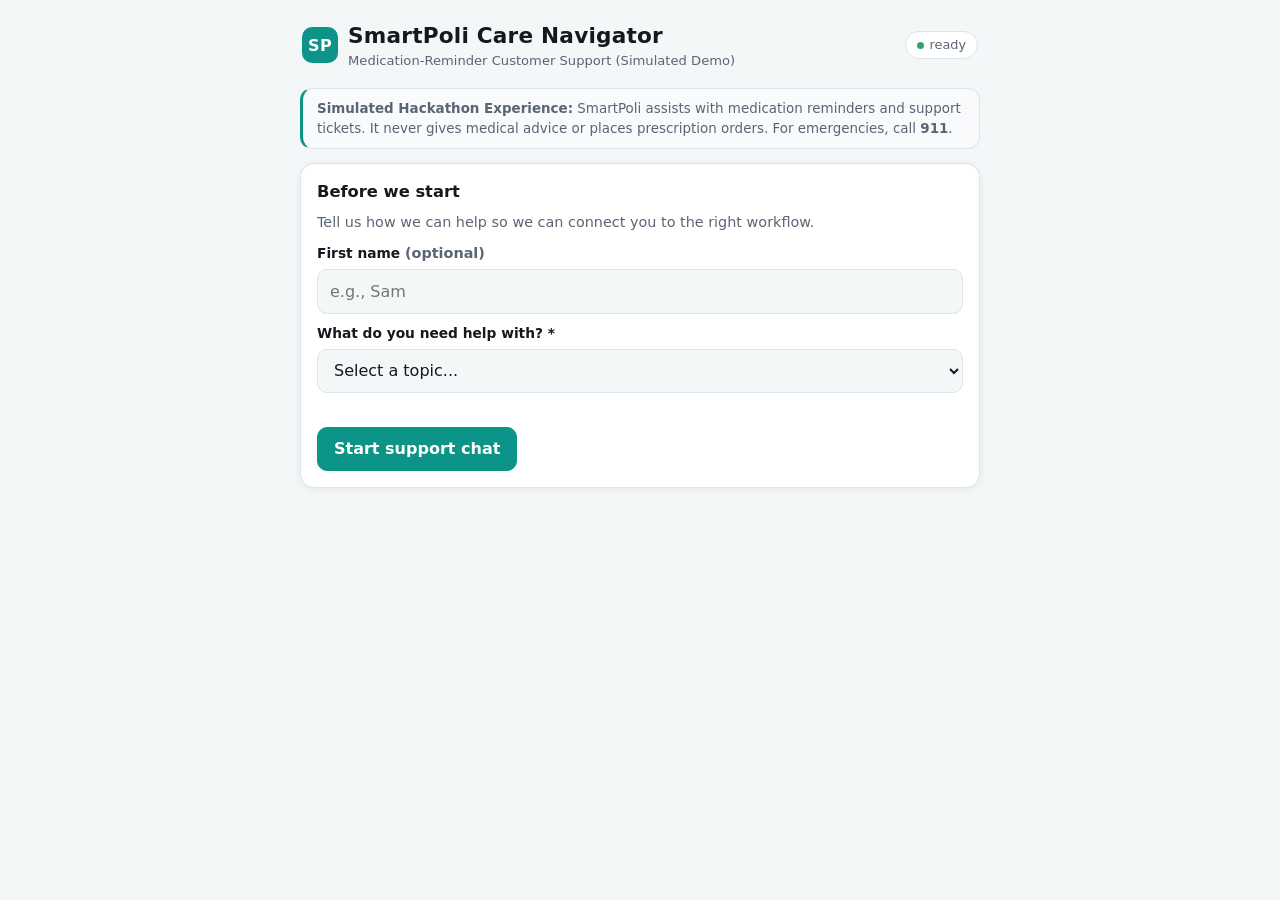
==== r2/care_page.html @ 4c605f7d "Add SmartPoli Care Navigator eGain AI Agent and Groq integration" ====
<!doctype html>
<html lang="en">
<head>
  <meta charset="utf-8">
  <meta name="viewport" content="width=device-width, initial-scale=1, viewport-fit=cover">
  <meta name="theme-color" content="#0f1115">
  <title>SmartPoli Care Navigator — Support Bot</title>
  <style>
    :root {
      --bg: #0f1115; --card: #181b22; --card-alt: #13161c; --line: #2a2f3a;
      --text: #e8eaf0; --muted: #9aa3b5;
      --accent: #0d9488; --accent-hover: #0f766e; --accent-soft: rgba(13, 148, 136, 0.14);
      --danger: #e5484d; --danger-soft: rgba(229, 72, 77, 0.14);
      --warn: #f5a524; --warn-soft: rgba(245, 165, 36, 0.14);
      --ok: #30a46c;
    }
    @media (prefers-color-scheme: light) {
      :root {
        --bg: #f4f7f8; --card: #ffffff; --card-alt: #f8fafb; --line: #dde3ea;
        --text: #15181f; --muted: #5b6475;
        --accent: #0d9488; --accent-hover: #0f766e; --accent-soft: rgba(13, 148, 136, 0.10);
      }
    }
    * { box-sizing: border-box; }
    html, body {
      margin: 0; background: var(--bg); color: var(--text);
      font: 16px/1.45 system-ui, -apple-system, "Segoe UI", Roboto, sans-serif;
      -webkit-font-smoothing: antialiased;
    }
    body {
      padding: 16px max(16px, env(safe-area-inset-right)) 32px max(16px, env(safe-area-inset-left));
    }
    main { max-width: 680px; margin: 0 auto; display: grid; gap: 14px; }
    header {
      display: flex; align-items: center; justify-content: space-between; gap: 12px;
      padding: 4px 2px;
    }
    .brand { display: flex; align-items: center; gap: 10px; }
    .brand-badge {
      width: 36px; height: 36px; border-radius: 10px; background: var(--accent);
      color: #fff; font-weight: 700; display: grid; place-items: center;
      font-size: 1rem; letter-spacing: .02em; flex: none;
    }
    h1 { margin: 0; font-size: 1.35rem; letter-spacing: .01em; }
    h2 { margin: 0 0 8px; font-size: 1.02rem; }
    .subtitle { margin: 0; font-size: .82rem; color: var(--muted); }
    .chip {
      padding: 4px 11px; border-radius: 99px; background: var(--card);
      border: 1px solid var(--line); color: var(--muted); font-size: .8rem;
      display: inline-flex; align-items: center; gap: 6px; white-space: nowrap;
      transition: all .18s ease;
    }
    .chip::before {
      content: ""; width: 7px; height: 7px; border-radius: 50%; background: var(--ok);
    }
    .chip.busy { color: var(--accent); border-color: var(--accent); }
    .chip.busy::before { background: var(--accent); animation: pulse 1s infinite ease-in-out; }
    .chip.emergency { color: var(--danger); border-color: var(--danger); background: var(--danger-soft); }
    .chip.emergency::before { background: var(--danger); }
    @keyframes pulse { 0%, 100% { opacity: 1; } 50% { opacity: .35; } }
    @keyframes fadeSlide {
      from { opacity: 0; transform: translateY(6px); }
      to { opacity: 1; transform: translateY(0); }
    }
    .card {
      background: var(--card); border: 1px solid var(--line);
      border-radius: 14px; padding: 16px;
      box-shadow: 0 2px 10px rgba(0, 0, 0, 0.06);
    }
    .banner {
      font-size: .84rem; color: var(--muted); background: var(--card-alt);
      border: 1px solid var(--line); border-left: 3px solid var(--accent);
      border-radius: 12px; padding: 10px 14px;
    }
    .muted { color: var(--muted); margin: 4px 0; font-size: .9rem; }
    .error {
      color: var(--danger); font-size: .88rem; min-height: 1.25em; margin: 6px 0 0;
    }
    label { display: block; font-size: .86rem; font-weight: 600; margin: 10px 0 5px; }
    input, select, textarea {
      width: 100%; min-height: 44px; padding: 10px 12px; border-radius: 10px;
      border: 1px solid var(--line); background: var(--bg); color: var(--text);
      font: inherit; transition: border-color .15s ease;
    }
    input:focus, select:focus, textarea:focus, button:focus-visible {
      outline: 2px solid var(--accent); outline-offset: 1px; border-color: var(--accent);
    }
    button {
      min-height: 44px; padding: 0 16px; border-radius: 10px;
      border: 1px solid var(--line); background: var(--card); color: var(--text);
      font: inherit; font-weight: 500; cursor: pointer;
      transition: background .15s ease, border-color .15s ease, transform .08s ease;
    }
    button:hover:not(:disabled) { border-color: var(--accent); }
    button:active:not(:disabled) { transform: translateY(1px); }
    button.primary {
      background: var(--accent); border-color: var(--accent); color: #fff; font-weight: 600;
    }
    button.primary:hover:not(:disabled) { background: var(--accent-hover); }
    button.pill {
      min-height: 36px; padding: 0 13px; border-radius: 99px; font-size: .86rem;
      background: var(--accent-soft); border-color: rgba(13, 148, 136, 0.35);
    }
    button:disabled { opacity: .5; cursor: not-allowed; }
    .row { display: flex; gap: 8px; margin-top: 10px; flex-wrap: wrap; }
    .row.between { justify-content: space-between; align-items: center; margin-top: 0; }
    #log {
      height: 390px; overflow-y: auto; display: flex; flex-direction: column; gap: 10px;
      padding: 6px 2px 10px; scroll-behavior: smooth;
    }
    .msg {
      max-width: 85%; padding: 10px 14px; border-radius: 14px; font-size: .94rem;
      line-height: 1.45; word-break: break-word; animation: fadeSlide .18s ease-out;
    }
    .msg.bot {
      align-self: flex-start; background: var(--card-alt); border: 1px solid var(--line);
      border-bottom-left-radius: 4px;
    }
    .msg.user {
      align-self: flex-end; background: var(--accent); color: #fff;
      border-bottom-right-radius: 4px;
    }
    .msg.emergency {
      align-self: stretch; max-width: 100%; background: var(--danger-soft);
      border: 1px solid var(--danger); color: var(--text); font-weight: 500;
    }
    .msg.ticket {
      border-left: 3px solid var(--accent);
    }
    .quick-bar {
      display: flex; gap: 6px; flex-wrap: wrap; padding: 8px 0 4px;
      border-top: 1px solid var(--line); margin-top: 4px;
    }
    .composer { display: flex; gap: 8px; margin-top: 8px; }
    .composer input { flex: 1; }
    [hidden] { display: none !important; }
    @media (max-width: 520px) {
      body { padding: 12px 12px 24px; }
      #log { height: 52vh; }
      .msg { max-width: 92%; }
    }
  </style>
</head>
<body>
  <main>
    <header>
      <div class="brand">
        <div class="brand-badge" aria-hidden="true">SP</div>
        <div>
          <h1>SmartPoli Care Navigator</h1>
          <p class="subtitle">Medication-Reminder Customer Support (Simulated Demo)</p>
        </div>
      </div>
      <span id="statusChip" class="chip" aria-live="polite">ready</span>
    </header>

    <div class="banner" role="note">
      <strong>Simulated Hackathon Experience:</strong> SmartPoli assists with medication reminders and support tickets. It never gives medical advice or places prescription orders. For emergencies, call <strong>911</strong>.
    </div>

    <!-- Step 1: Pre-Chat Workflow Card -->
    <section id="preChatCard" class="card" aria-labelledby="preChatHeading">
      <h2 id="preChatHeading">Before we start</h2>
      <p class="muted">Tell us how we can help so we can connect you to the right workflow.</p>
      <form id="preForm" novalidate>
        <label for="firstName">First name <span class="muted">(optional)</span></label>
        <input id="firstName" name="first_name" maxlength="40" autocomplete="given-name" placeholder="e.g., Sam">

        <label for="category">What do you need help with? <span aria-hidden="true">*</span></label>
        <select id="category" name="category" required>
          <option value="">Select a topic...</option>
          <option value="reminder_issue">Missing or late medication reminders</option>
          <option value="missed_dose_logging">Logging a missed dose</option>
          <option value="account_help">Account setup or support hours</option>
          <option value="other">Other question</option>
        </select>

        <p id="preErr" class="error" role="alert"></p>
        <div class="row">
          <button id="startBtn" type="submit" class="primary">Start support chat</button>
        </div>
      </form>
    </section>

    <!-- Step 2: Active Support Chat Card -->
    <section id="chatCard" class="card" aria-label="Support conversation" hidden>
      <div class="row between" style="margin-bottom:8px;">
        <span id="contextTag" class="muted"></span>
        <button id="resetBtn" type="button" class="pill">New session</button>
      </div>
      <p id="aiBanner" class="banner" hidden></p>

      <div id="log" role="log" aria-live="polite"></div>

      <div id="quickBar" class="quick-bar" aria-label="Suggested responses"></div>

      <form id="chatForm" class="composer" novalidate>
        <input id="msgInput" placeholder="Ask a question or reply..." maxlength="500" autocomplete="off" aria-label="Message">
        <button id="sendBtn" type="submit" class="primary">Send</button>
      </form>
      <p id="chatErr" class="error" role="alert"></p>
    </section>
  </main>

  <script>
    let sessionId = "";
    const preCard = document.getElementById("preChatCard");
    const chatCard = document.getElementById("chatCard");
    const preForm = document.getElementById("preForm");
    const firstName = document.getElementById("firstName");
    const category = document.getElementById("category");
    const preErr = document.getElementById("preErr");
    const logEl = document.getElementById("log");
    const quickBar = document.getElementById("quickBar");
    const chatForm = document.getElementById("chatForm");
    const msgInput = document.getElementById("msgInput");
    const sendBtn = document.getElementById("sendBtn");
    const chatErr = document.getElementById("chatErr");
    const statusChip = document.getElementById("statusChip");
    const contextTag = document.getElementById("contextTag");
    const resetBtn = document.getElementById("resetBtn");

    function setChip(text, cls) {
      statusChip.textContent = text;
      statusChip.className = "chip" + (cls ? " " + cls : "");
    }

    function appendMessage(text, role, extraClass) {
      const div = document.createElement("div");
      div.className = "msg " + role + (extraClass ? " " + extraClass : "");
      div.textContent = text;
      logEl.appendChild(div);
      logEl.scrollTop = logEl.scrollHeight;
    }

    function renderChips(chips) {
      quickBar.innerHTML = "";
      (chips || []).forEach(label => {
        const b = document.createElement("button");
        b.type = "button";
        b.className = "pill";
        b.textContent = label;
        b.onclick = () => sendMessage(label);
        quickBar.appendChild(b);
      });
    }

    async function postJSON(url, payload) {
      const res = await fetch(url, {
        method: "POST",
        headers: {"Content-Type": "application/json"},
        body: JSON.stringify(payload)
      });
      const data = await res.json();
      if (!res.ok) throw new Error(data.message || "Request failed");
      return data;
    }

    preForm.onsubmit = async (e) => {
      e.preventDefault();
      preErr.textContent = "";
      if (!category.value) {
        preErr.textContent = "Please choose what you need help with before starting.";
        category.focus();
        return;
      }
      setChip("connecting", "busy");
      try {
        const r = await postJSON("/chat/start", {
          first_name: firstName.value.trim(),
          category: category.value
        });
        sessionId = r.session;
        preCard.hidden = true;
        chatCard.hidden = false;
        logEl.innerHTML = "";
        contextTag.textContent = "Topic: " + category.options[category.selectedIndex].text + (r.ai_connected ? " · Groq AI (" + r.model + ")" : " · Offline KB mode");
        const aiBanner = document.getElementById("aiBanner");
        if (!r.ai_connected) {
          aiBanner.hidden = false;
          aiBanner.innerHTML = "<strong>Groq AI key not set:</strong> Add <code>GROQ_API_KEY=gsk_...</code> in <code>.env</code> and restart <code>r2 care</code> to enable live Groq LLM responses.";
        } else {
          aiBanner.hidden = true;
        }
        appendMessage(r.reply, "bot");
        renderChips(r.chips);
        setChip("ready", "");
        msgInput.focus();
      } catch (err) {
        preErr.textContent = err.message;
        setChip("ready", "");
      }
    };

    async function sendMessage(text) {
      const t = (text || "").trim();
      if (!t || !sessionId) return;
      chatErr.textContent = "";
      msgInput.value = "";
      appendMessage(t, "user");
      sendBtn.disabled = true;
      setChip("thinking", "busy");
      try {
        const r = await postJSON("/chat", {session: sessionId, message: t});
        const extra = r.emergency ? "emergency" : (r.reference ? "ticket" : "");
        appendMessage(r.reply, "bot", extra);
        renderChips(r.chips);
        setChip(r.emergency ? "emergency stop" : "ready", r.emergency ? "emergency" : "");
      } catch (err) {
        chatErr.textContent = err.message;
        setChip("ready", "");
      } finally {
        sendBtn.disabled = false;
        msgInput.focus();
      }
    }

    chatForm.onsubmit = (e) => {
      e.preventDefault();
      sendMessage(msgInput.value);
    };

    resetBtn.onclick = () => {
      sessionId = "";
      chatCard.hidden = true;
      preCard.hidden = false;
      preErr.textContent = "";
      chatErr.textContent = "";
      setChip("ready", "");
      category.focus();
    };
  </script>
</body>
</html>
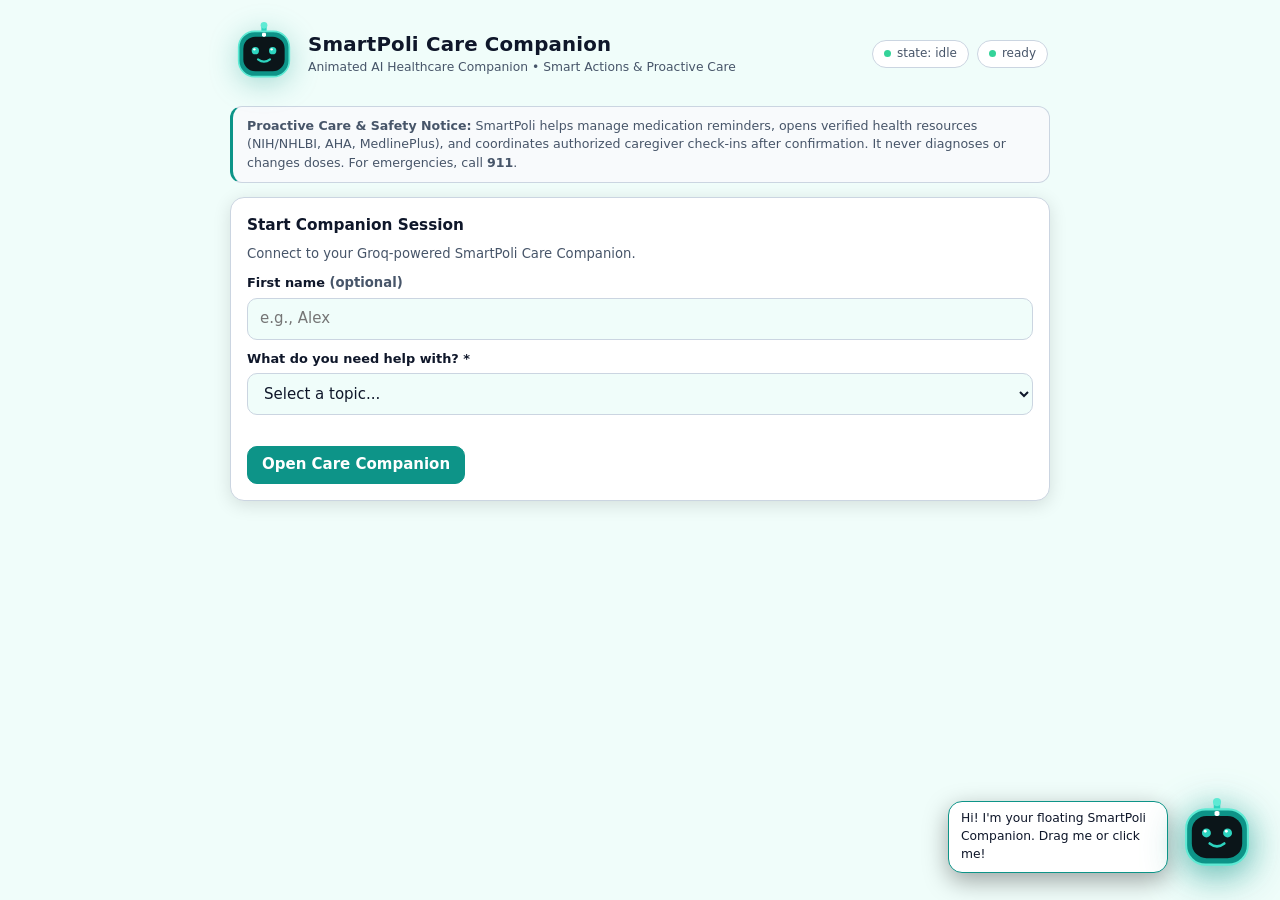
==== commit f222b815: "Add SmartPoli Care Companion floating desktop assistant and Smart Actions" ====
--- a/r2/care_page.html
+++ b/r2/care_page.html
@@ -3,207 +3,312 @@
 <head>
   <meta charset="utf-8">
   <meta name="viewport" content="width=device-width, initial-scale=1, viewport-fit=cover">
-  <meta name="theme-color" content="#0f1115">
-  <title>SmartPoli Care Navigator — Support Bot</title>
+  <meta name="theme-color" content="#0b1519">
+  <title>SmartPoli Care Companion — AI Healthcare & Proactive Care Assistant</title>
   <style>
     :root {
-      --bg: #0f1115; --card: #181b22; --card-alt: #13161c; --line: #2a2f3a;
-      --text: #e8eaf0; --muted: #9aa3b5;
-      --accent: #0d9488; --accent-hover: #0f766e; --accent-soft: rgba(13, 148, 136, 0.14);
-      --danger: #e5484d; --danger-soft: rgba(229, 72, 77, 0.14);
-      --warn: #f5a524; --warn-soft: rgba(245, 165, 36, 0.14);
-      --ok: #30a46c;
+      --bg: #0b1519; --card: #112128; --card-alt: #162b34; --line: #234552;
+      --text: #ecfeff; --muted: #94a3b8;
+      --accent: #0d9488; --accent-bright: #2dd4bf; --accent-hover: #0f766e;
+      --accent-soft: rgba(45, 212, 191, 0.14);
+      --danger: #f87171; --danger-soft: rgba(248, 113, 113, 0.14);
+      --warn: #fbbf24; --warn-soft: rgba(251, 191, 36, 0.14);
+      --ok: #34d399; --ok-soft: rgba(52, 211, 153, 0.14);
     }
     @media (prefers-color-scheme: light) {
       :root {
-        --bg: #f4f7f8; --card: #ffffff; --card-alt: #f8fafb; --line: #dde3ea;
-        --text: #15181f; --muted: #5b6475;
-        --accent: #0d9488; --accent-hover: #0f766e; --accent-soft: rgba(13, 148, 136, 0.10);
+        --bg: #f0fdfa; --card: #ffffff; --card-alt: #f8fafc; --line: #cbd5e1;
+        --text: #0f172a; --muted: #475569;
+        --accent: #0d9488; --accent-bright: #0d9488; --accent-hover: #0f766e;
+        --accent-soft: rgba(13, 148, 136, 0.10);
       }
     }
     * { box-sizing: border-box; }
     html, body {
       margin: 0; background: var(--bg); color: var(--text);
-      font: 16px/1.45 system-ui, -apple-system, "Segoe UI", Roboto, sans-serif;
+      font: 15px/1.45 system-ui, -apple-system, "Segoe UI", Roboto, sans-serif;
       -webkit-font-smoothing: antialiased;
     }
-    body {
-      padding: 16px max(16px, env(safe-area-inset-right)) 32px max(16px, env(safe-area-inset-left));
-    }
-    main { max-width: 680px; margin: 0 auto; display: grid; gap: 14px; }
+    body { padding: 16px max(16px, env(safe-area-inset-right)) 96px max(16px, env(safe-area-inset-left)); }
+    main { max-width: 820px; margin: 0 auto; display: grid; gap: 14px; }
     header {
       display: flex; align-items: center; justify-content: space-between; gap: 12px;
-      padding: 4px 2px;
-    }
-    .brand { display: flex; align-items: center; gap: 10px; }
-    .brand-badge {
-      width: 36px; height: 36px; border-radius: 10px; background: var(--accent);
-      color: #fff; font-weight: 700; display: grid; place-items: center;
-      font-size: 1rem; letter-spacing: .02em; flex: none;
-    }
-    h1 { margin: 0; font-size: 1.35rem; letter-spacing: .01em; }
+      padding: 6px 2px; flex-wrap: wrap;
+    }
+    .brand { display: flex; align-items: center; gap: 12px; }
+    h1 { margin: 0; font-size: 1.32rem; letter-spacing: .01em; }
     h2 { margin: 0 0 8px; font-size: 1.02rem; }
     .subtitle { margin: 0; font-size: .82rem; color: var(--muted); }
+
+    /* Animated Mascot Character */
+    .mascot-wrap {
+      position: relative; width: 64px; height: 64px; flex: none; cursor: pointer;
+      transition: transform .25s ease;
+    }
+    .mascot-wrap:hover { transform: scale(1.06); }
+    .mascot-svg { width: 100%; height: 100%; overflow: visible; filter: drop-shadow(0 6px 14px rgba(13,148,136,0.32)); }
+    .mascot-wrap[data-state="idle"] .mascot-body { animation: floatIdle 3.2s ease-in-out infinite; }
+    .mascot-wrap[data-state="listening"] .mascot-body { animation: pulseListen 1.1s ease-in-out infinite; }
+    .mascot-wrap[data-state="thinking"] .mascot-body { animation: tiltThink 1.4s ease-in-out infinite; }
+    .mascot-wrap[data-state="speaking"] .mascot-mouth { animation: talkMouth 0.32s ease-in-out infinite alternate; transform-origin: center; }
+    .mascot-wrap[data-state="reminder"] .mascot-body { animation: chimeBounce 0.9s ease-in-out infinite; }
+    .mascot-wrap[data-state="happy"] .mascot-eye { stroke: #34d399; fill: #34d399; }
+    .mascot-wrap[data-state="concerned"] .mascot-eye { fill: #fbbf24; }
+    .mascot-wrap[data-state="helpful"] .mascot-eye { fill: #38bdf8; }
+    .mascot-wrap[data-state="error"] .mascot-eye { fill: #f87171; }
+    @keyframes floatIdle { 0%, 100% { transform: translateY(0); } 50% { transform: translateY(-4px); } }
+    @keyframes pulseListen { 0%, 100% { transform: scale(1); } 50% { transform: scale(1.07); } }
+    @keyframes tiltThink { 0%, 100% { transform: rotate(-3deg); } 50% { transform: rotate(3deg); } }
+    @keyframes talkMouth { from { transform: scaleY(0.6); } to { transform: scaleY(1.65); } }
+    @keyframes chimeBounce { 0%, 100% { transform: translateY(0) rotate(0); } 25% { transform: translateY(-4px) rotate(-4deg); } 75% { transform: translateY(-4px) rotate(4deg); } }
+
     .chip {
       padding: 4px 11px; border-radius: 99px; background: var(--card);
       border: 1px solid var(--line); color: var(--muted); font-size: .8rem;
       display: inline-flex; align-items: center; gap: 6px; white-space: nowrap;
-      transition: all .18s ease;
-    }
-    .chip::before {
-      content: ""; width: 7px; height: 7px; border-radius: 50%; background: var(--ok);
-    }
-    .chip.busy { color: var(--accent); border-color: var(--accent); }
-    .chip.busy::before { background: var(--accent); animation: pulse 1s infinite ease-in-out; }
+    }
+    .chip::before { content: ""; width: 7px; height: 7px; border-radius: 50%; background: var(--ok); }
+    .chip.busy { color: var(--accent-bright); border-color: var(--accent); }
+    .chip.busy::before { background: var(--accent-bright); animation: pulse 1s infinite ease-in-out; }
     .chip.emergency { color: var(--danger); border-color: var(--danger); background: var(--danger-soft); }
     .chip.emergency::before { background: var(--danger); }
     @keyframes pulse { 0%, 100% { opacity: 1; } 50% { opacity: .35; } }
-    @keyframes fadeSlide {
-      from { opacity: 0; transform: translateY(6px); }
-      to { opacity: 1; transform: translateY(0); }
-    }
+    @keyframes fadeSlide { from { opacity: 0; transform: translateY(6px); } to { opacity: 1; transform: translateY(0); } }
+
     .card {
       background: var(--card); border: 1px solid var(--line);
       border-radius: 14px; padding: 16px;
-      box-shadow: 0 2px 10px rgba(0, 0, 0, 0.06);
+      box-shadow: 0 4px 18px rgba(0, 0, 0, 0.12);
     }
     .banner {
       font-size: .84rem; color: var(--muted); background: var(--card-alt);
       border: 1px solid var(--line); border-left: 3px solid var(--accent);
       border-radius: 12px; padding: 10px 14px;
     }
-    .muted { color: var(--muted); margin: 4px 0; font-size: .9rem; }
-    .error {
-      color: var(--danger); font-size: .88rem; min-height: 1.25em; margin: 6px 0 0;
-    }
+    .action-card {
+      background: var(--card-alt); border: 1px solid var(--accent);
+      border-radius: 12px; padding: 12px 14px; margin-bottom: 10px;
+      animation: fadeSlide .2s ease-out;
+    }
+    .action-card.warn { border-color: var(--warn); background: var(--warn-soft); }
+    .action-card h3 { margin: 0 0 4px; font-size: .95rem; }
+    .action-card ul { margin: 6px 0 8px 18px; padding: 0; font-size: .86rem; }
+    .muted { color: var(--muted); margin: 4px 0; font-size: .88rem; }
+    .error { color: var(--danger); font-size: .88rem; min-height: 1.25em; margin: 6px 0 0; }
     label { display: block; font-size: .86rem; font-weight: 600; margin: 10px 0 5px; }
     input, select, textarea {
-      width: 100%; min-height: 44px; padding: 10px 12px; border-radius: 10px;
-      border: 1px solid var(--line); background: var(--bg); color: var(--text);
-      font: inherit; transition: border-color .15s ease;
-    }
-    input:focus, select:focus, textarea:focus, button:focus-visible {
-      outline: 2px solid var(--accent); outline-offset: 1px; border-color: var(--accent);
+      width: 100%; min-height: 42px; padding: 9px 12px; border-radius: 10px;
+      border: 1px solid var(--line); background: var(--bg); color: var(--text); font: inherit;
     }
     button {
-      min-height: 44px; padding: 0 16px; border-radius: 10px;
+      min-height: 38px; padding: 0 14px; border-radius: 10px;
       border: 1px solid var(--line); background: var(--card); color: var(--text);
       font: inherit; font-weight: 500; cursor: pointer;
-      transition: background .15s ease, border-color .15s ease, transform .08s ease;
-    }
-    button:hover:not(:disabled) { border-color: var(--accent); }
-    button:active:not(:disabled) { transform: translateY(1px); }
-    button.primary {
-      background: var(--accent); border-color: var(--accent); color: #fff; font-weight: 600;
-    }
-    button.primary:hover:not(:disabled) { background: var(--accent-hover); }
+    }
+    button:hover:not(:disabled) { border-color: var(--accent-bright); }
+    button.primary { background: var(--accent); border-color: var(--accent); color: #fff; font-weight: 600; }
     button.pill {
-      min-height: 36px; padding: 0 13px; border-radius: 99px; font-size: .86rem;
-      background: var(--accent-soft); border-color: rgba(13, 148, 136, 0.35);
-    }
-    button:disabled { opacity: .5; cursor: not-allowed; }
-    .row { display: flex; gap: 8px; margin-top: 10px; flex-wrap: wrap; }
-    .row.between { justify-content: space-between; align-items: center; margin-top: 0; }
+      min-height: 34px; padding: 0 12px; border-radius: 99px; font-size: .83rem;
+      background: var(--accent-soft); border-color: rgba(45, 212, 191, 0.35);
+    }
+    button.tab-active { background: var(--accent); color: #fff; border-color: var(--accent); font-weight: 600; }
+    .row { display: flex; gap: 8px; margin-top: 8px; flex-wrap: wrap; align-items: center; }
+    .row.between { justify-content: space-between; margin-top: 0; }
     #log {
-      height: 390px; overflow-y: auto; display: flex; flex-direction: column; gap: 10px;
+      height: 360px; overflow-y: auto; display: flex; flex-direction: column; gap: 10px;
       padding: 6px 2px 10px; scroll-behavior: smooth;
     }
     .msg {
-      max-width: 85%; padding: 10px 14px; border-radius: 14px; font-size: .94rem;
+      max-width: 85%; padding: 10px 14px; border-radius: 14px; font-size: .93rem;
       line-height: 1.45; word-break: break-word; animation: fadeSlide .18s ease-out;
     }
-    .msg.bot {
-      align-self: flex-start; background: var(--card-alt); border: 1px solid var(--line);
-      border-bottom-left-radius: 4px;
-    }
-    .msg.user {
-      align-self: flex-end; background: var(--accent); color: #fff;
-      border-bottom-right-radius: 4px;
-    }
-    .msg.emergency {
-      align-self: stretch; max-width: 100%; background: var(--danger-soft);
-      border: 1px solid var(--danger); color: var(--text); font-weight: 500;
-    }
-    .msg.ticket {
-      border-left: 3px solid var(--accent);
-    }
-    .quick-bar {
-      display: flex; gap: 6px; flex-wrap: wrap; padding: 8px 0 4px;
-      border-top: 1px solid var(--line); margin-top: 4px;
-    }
+    .msg.bot { align-self: flex-start; background: var(--card-alt); border: 1px solid var(--line); border-bottom-left-radius: 4px; }
+    .msg.user { align-self: flex-end; background: var(--accent); color: #fff; border-bottom-right-radius: 4px; }
+    .msg.emergency { align-self: stretch; max-width: 100%; background: var(--danger-soft); border: 1px solid var(--danger); font-weight: 500; }
+    .msg.ticket { border-left: 3px solid var(--accent-bright); }
+    .quick-bar { display: flex; gap: 6px; flex-wrap: wrap; padding: 8px 0 4px; border-top: 1px solid var(--line); margin-top: 4px; }
     .composer { display: flex; gap: 8px; margin-top: 8px; }
     .composer input { flex: 1; }
+    .med-item {
+      display: flex; justify-content: space-between; align-items: center; gap: 8px;
+      padding: 10px 12px; border-radius: 10px; background: var(--card-alt); border: 1px solid var(--line); margin-bottom: 8px;
+    }
+    .floating-dock {
+      position: fixed; right: 24px; bottom: 24px; z-index: 9999;
+      display: flex; align-items: center; gap: 10px; user-select: none;
+    }
+    .floating-bubble {
+      background: var(--card); border: 1px solid var(--accent); color: var(--text);
+      padding: 8px 12px; border-radius: 14px; font-size: .82rem; max-width: 220px;
+      box-shadow: 0 8px 24px rgba(0,0,0,0.35);
+    }
+    .floating-mascot {
+      width: 78px; height: 78px; cursor: grab;
+      filter: drop-shadow(0 8px 20px rgba(13,148,136,0.45));
+    }
+    .floating-mascot:active { cursor: grabbing; }
     [hidden] { display: none !important; }
-    @media (max-width: 520px) {
-      body { padding: 12px 12px 24px; }
-      #log { height: 52vh; }
-      .msg { max-width: 92%; }
-    }
   </style>
 </head>
 <body>
   <main>
     <header>
       <div class="brand">
-        <div class="brand-badge" aria-hidden="true">SP</div>
+        <div id="companionAvatar" class="mascot-wrap" data-state="idle" title="SmartPoli Care Companion">
+          <svg class="mascot-svg" viewBox="0 0 96 96" aria-hidden="true">
+            <g class="mascot-body">
+              <rect x="44" y="4" width="8" height="12" rx="4" fill="#2dd4bf"/>
+              <circle cx="48" cy="5" r="5" fill="#5eead4"/>
+              <rect x="10" y="14" width="76" height="68" rx="24" fill="#0d9488" stroke="#5eead4" stroke-width="2.5"/>
+              <rect x="17" y="22" width="62" height="52" rx="18" fill="#0b1519"/>
+              <path d="M46 16h4v6h-4zM45 17h6v4h-6z" fill="#ffffff"/>
+              <circle class="mascot-eye" cx="35" cy="43" r="5.5" fill="#2dd4bf"/>
+              <circle class="mascot-eye" cx="61" cy="43" r="5.5" fill="#2dd4bf"/>
+              <circle cx="33.5" cy="41" r="1.8" fill="#ffffff"/>
+              <circle cx="59.5" cy="41" r="1.8" fill="#ffffff"/>
+              <path class="mascot-mouth" d="M39 56 Q48 63 57 56" fill="none" stroke="#2dd4bf" stroke-width="3.2" stroke-linecap="round"/>
+            </g>
+          </svg>
+        </div>
         <div>
-          <h1>SmartPoli Care Navigator</h1>
-          <p class="subtitle">Medication-Reminder Customer Support (Simulated Demo)</p>
+          <h1>SmartPoli Care Companion</h1>
+          <p class="subtitle">Animated AI Healthcare Companion • Smart Actions &amp; Proactive Care</p>
         </div>
       </div>
-      <span id="statusChip" class="chip" aria-live="polite">ready</span>
+      <div class="row" style="margin-top:0;">
+        <span id="stateBadge" class="chip" title="Companion Animation State">state: idle</span>
+        <span id="statusChip" class="chip" aria-live="polite">ready</span>
+      </div>
     </header>
 
     <div class="banner" role="note">
-      <strong>Simulated Hackathon Experience:</strong> SmartPoli assists with medication reminders and support tickets. It never gives medical advice or places prescription orders. For emergencies, call <strong>911</strong>.
+      <strong>Proactive Care &amp; Safety Notice:</strong> SmartPoli helps manage medication reminders, opens verified health resources (NIH/NHLBI, AHA, MedlinePlus), and coordinates authorized caregiver check-ins after confirmation. It never diagnoses or changes doses. For emergencies, call <strong>911</strong>.
     </div>
 
     <!-- Step 1: Pre-Chat Workflow Card -->
     <section id="preChatCard" class="card" aria-labelledby="preChatHeading">
-      <h2 id="preChatHeading">Before we start</h2>
-      <p class="muted">Tell us how we can help so we can connect you to the right workflow.</p>
+      <h2 id="preChatHeading">Start Companion Session</h2>
+      <p class="muted">Connect to your Groq-powered SmartPoli Care Companion.</p>
       <form id="preForm" novalidate>
         <label for="firstName">First name <span class="muted">(optional)</span></label>
-        <input id="firstName" name="first_name" maxlength="40" autocomplete="given-name" placeholder="e.g., Sam">
+        <input id="firstName" name="first_name" maxlength="40" autocomplete="given-name" placeholder="e.g., Alex">
 
         <label for="category">What do you need help with? <span aria-hidden="true">*</span></label>
         <select id="category" name="category" required>
           <option value="">Select a topic...</option>
           <option value="reminder_issue">Missing or late medication reminders</option>
-          <option value="missed_dose_logging">Logging a missed dose</option>
-          <option value="account_help">Account setup or support hours</option>
+          <option value="missed_dose_logging">Logging a missed dose or schedule help</option>
+          <option value="account_help">Device guides, sleep hygiene, or caregiver support</option>
           <option value="other">Other question</option>
         </select>
 
         <p id="preErr" class="error" role="alert"></p>
         <div class="row">
-          <button id="startBtn" type="submit" class="primary">Start support chat</button>
+          <button id="startBtn" type="submit" class="primary">Open Care Companion</button>
         </div>
       </form>
     </section>
 
-    <!-- Step 2: Active Support Chat Card -->
-    <section id="chatCard" class="card" aria-label="Support conversation" hidden>
-      <div class="row between" style="margin-bottom:8px;">
-        <span id="contextTag" class="muted"></span>
-        <button id="resetBtn" type="button" class="pill">New session</button>
+    <!-- Step 2: Active Companion Workspace -->
+    <section id="chatCard" class="card" aria-label="Companion workspace" hidden>
+      <div class="row between" style="margin-bottom:10px;">
+        <div class="row" style="margin-top:0;">
+          <button type="button" class="pill tab-btn tab-active" data-screen="chat">Chat</button>
+          <button type="button" class="pill tab-btn" data-screen="schedule">Meds Schedule</button>
+          <button type="button" class="pill tab-btn" data-screen="troubleshooting">Help &amp; Settings</button>
+          <button type="button" class="pill tab-btn" data-screen="caregiver">Caregiver</button>
+          <button type="button" class="pill tab-btn" data-screen="activity">Activity</button>
+        </div>
+        <div class="row" style="margin-top:0;">
+          <button id="ttsToggleBtn" type="button" class="pill" title="Toggle spoken responses">🔊 Voice On</button>
+          <button id="resetBtn" type="button" class="pill">New session</button>
+        </div>
       </div>
+
+      <span id="contextTag" class="muted" style="display:block;margin-bottom:8px;"></span>
       <p id="aiBanner" class="banner" hidden></p>
 
-      <div id="log" role="log" aria-live="polite"></div>
-
-      <div id="quickBar" class="quick-bar" aria-label="Suggested responses"></div>
+      <!-- Dynamic Smart Action / Confirmation / Due Reminder Cards -->
+      <div id="actionCardsArea"></div>
+
+      <!-- Screen: Chat -->
+      <div id="screen-chat" class="companion-screen">
+        <div id="log" role="log" aria-live="polite"></div>
+        <div id="quickBar" class="quick-bar" aria-label="Suggested responses"></div>
+      </div>
+
+      <!-- Screen: Schedule -->
+      <div id="screen-schedule" class="companion-screen" hidden>
+        <h2>Today's Medication Schedule</h2>
+        <div id="scheduleList"></div>
+      </div>
+
+      <!-- Screen: Troubleshooting & Settings -->
+      <div id="screen-troubleshooting" class="companion-screen" hidden>
+        <h2>Notification &amp; Device Troubleshooting</h2>
+        <p class="muted">If your medication reminders are not appearing on time, check these three settings:</p>
+        <ul>
+          <li><strong>Step 1 — System Notifications:</strong> Ensure notifications are allowed for SmartPoli.</li>
+          <li><strong>Step 2 — Do Not Disturb / Focus Assist:</strong> Turn off Do Not Disturb or add SmartPoli as a priority exception.</li>
+          <li><strong>Step 3 — Time Zone Match:</strong> Verify your device time zone matches your SmartPoli schedule.</li>
+        </ul>
+        <div class="row">
+          <button id="openSettingsBtn" type="button" class="primary">⚙ Open System Notification Settings</button>
+          <button id="openInhalerBtn" type="button" class="pill">📘 Open Official Inhaler Guide</button>
+          <button id="openBpBtn" type="button" class="pill">❤️ Open AHA Blood Pressure Video</button>
+        </div>
+      </div>
+
+      <!-- Screen: Caregiver -->
+      <div id="screen-caregiver" class="companion-screen" hidden>
+        <h2>Authorized Caregiver Support</h2>
+        <div id="caregiverInfo" class="muted">Loading caregiver profile...</div>
+      </div>
+
+      <!-- Screen: Activity -->
+      <div id="screen-activity" class="companion-screen" hidden>
+        <h2>Recent Companion &amp; Smart Action Activity</h2>
+        <div id="activityList"></div>
+      </div>
 
       <form id="chatForm" class="composer" novalidate>
-        <input id="msgInput" placeholder="Ask a question or reply..." maxlength="500" autocomplete="off" aria-label="Message">
+        <button id="micBtn" type="button" title="Speak to SmartPoli">🎤</button>
+        <input id="msgInput" placeholder="Ask anything, e.g. 'I don't know how to use my inhaler' or 'I can't sleep'..." maxlength="500" autocomplete="off" aria-label="Message">
         <button id="sendBtn" type="submit" class="primary">Send</button>
       </form>
       <p id="chatErr" class="error" role="alert"></p>
     </section>
   </main>
 
+  <!-- Floating Draggable Corner Mascot -->
+  <div id="floatingMascotDock" class="floating-dock" aria-label="Floating SmartPoli Mascot">
+    <div id="floatingBubble" class="floating-bubble">Hi! I'm your floating SmartPoli Companion. Drag me or click me!</div>
+    <div id="floatingAvatar" class="mascot-wrap floating-mascot" data-state="idle" title="Drag me anywhere or click to focus chat">
+      <svg class="mascot-svg" viewBox="0 0 96 96" aria-hidden="true">
+        <g class="mascot-body">
+          <rect x="44" y="4" width="8" height="12" rx="4" fill="#2dd4bf"/>
+          <circle cx="48" cy="5" r="5" fill="#5eead4"/>
+          <rect x="10" y="14" width="76" height="68" rx="24" fill="#0d9488" stroke="#5eead4" stroke-width="2.5"/>
+          <rect x="17" y="22" width="62" height="52" rx="18" fill="#0b1519"/>
+          <path d="M46 16h4v6h-4zM45 17h6v4h-6z" fill="#ffffff"/>
+          <circle class="mascot-eye" cx="35" cy="43" r="5.5" fill="#2dd4bf"/>
+          <circle class="mascot-eye" cx="61" cy="43" r="5.5" fill="#2dd4bf"/>
+          <circle cx="33.5" cy="41" r="1.8" fill="#ffffff"/>
+          <circle cx="59.5" cy="41" r="1.8" fill="#ffffff"/>
+          <path class="mascot-mouth" d="M39 56 Q48 63 57 56" fill="none" stroke="#2dd4bf" stroke-width="3.2" stroke-linecap="round"/>
+        </g>
+      </svg>
+    </div>
+  </div>
+
   <script>
     let sessionId = "";
+    let voiceEnabled = false;
+    const avatarEl = document.getElementById("companionAvatar");
+    const floatingAvatarEl = document.getElementById("floatingAvatar");
+    const floatingBubbleEl = document.getElementById("floatingBubble");
+    const floatingDockEl = document.getElementById("floatingMascotDock");
+    const stateBadge = document.getElementById("stateBadge");
     const preCard = document.getElementById("preChatCard");
     const chatCard = document.getElementById("chatCard");
     const preForm = document.getElementById("preForm");
@@ -215,15 +320,93 @@
     const chatForm = document.getElementById("chatForm");
     const msgInput = document.getElementById("msgInput");
     const sendBtn = document.getElementById("sendBtn");
+    const micBtn = document.getElementById("micBtn");
+    const ttsToggleBtn = document.getElementById("ttsToggleBtn");
     const chatErr = document.getElementById("chatErr");
     const statusChip = document.getElementById("statusChip");
     const contextTag = document.getElementById("contextTag");
     const resetBtn = document.getElementById("resetBtn");
+    const actionCardsArea = document.getElementById("actionCardsArea");
+
+    function setAvatarState(state) {
+      const s = state || "idle";
+      avatarEl.setAttribute("data-state", s);
+      if (floatingAvatarEl) floatingAvatarEl.setAttribute("data-state", s);
+      stateBadge.textContent = "state: " + s;
+    }
+
+    // Make floating mascot dock draggable & clickable
+    (function initFloatingDock() {
+      if (!floatingDockEl || !floatingAvatarEl) return;
+      let dragging = false, moved = false, sx = 0, sy = 0, ox = 0, oy = 0;
+      floatingAvatarEl.addEventListener("mousedown", (e) => {
+        dragging = true; moved = false; sx = e.clientX; sy = e.clientY;
+        const rect = floatingDockEl.getBoundingClientRect();
+        ox = rect.left; oy = rect.top;
+        e.preventDefault();
+      });
+      window.addEventListener("mousemove", (e) => {
+        if (!dragging) return;
+        const dx = e.clientX - sx, dy = e.clientY - sy;
+        if (Math.abs(dx) + Math.abs(dy) > 4) moved = true;
+        if (moved) {
+          floatingDockEl.style.right = "auto";
+          floatingDockEl.style.bottom = "auto";
+          floatingDockEl.style.left = Math.max(8, ox + dx) + "px";
+          floatingDockEl.style.top = Math.max(8, oy + dy) + "px";
+        }
+      });
+      window.addEventListener("mouseup", () => {
+        if (!dragging) return;
+        dragging = false;
+        if (!moved) {
+          if (!sessionId && preCard && !preCard.hidden) {
+            if (!category.value) category.value = "other";
+            preForm.requestSubmit();
+          } else if (msgInput) {
+            msgInput.focus();
+          }
+        }
+      });
+    })();
 
     function setChip(text, cls) {
       statusChip.textContent = text;
       statusChip.className = "chip" + (cls ? " " + cls : "");
     }
+
+    function switchScreen(screen) {
+      const norm = (screen === "reminders") ? "schedule" : (screen || "chat");
+      document.querySelectorAll(".companion-screen").forEach(el => {
+        el.hidden = (el.id !== "screen-" + norm);
+      });
+      document.querySelectorAll(".tab-btn").forEach(btn => {
+        btn.classList.toggle("tab-active", btn.getAttribute("data-screen") === norm);
+      });
+      if (norm === "schedule") refreshSchedule();
+      if (norm === "caregiver") refreshCaregiver();
+      if (norm === "activity") refreshActivity();
+    }
+
+    document.querySelectorAll(".tab-btn").forEach(btn => {
+      btn.onclick = () => switchScreen(btn.getAttribute("data-screen"));
+    });
+
+    function speakText(text) {
+      if (!voiceEnabled || !("speechSynthesis" in window)) return;
+      try {
+        window.speechSynthesis.cancel();
+        const u = new SpeechSynthesisUtterance(text);
+        u.onstart = () => setAvatarState("speaking");
+        u.onend = () => setAvatarState("idle");
+        window.speechSynthesis.speak(u);
+      } catch (_) {}
+    }
+
+    ttsToggleBtn.onclick = () => {
+      voiceEnabled = !voiceEnabled;
+      ttsToggleBtn.textContent = voiceEnabled ? "🔊 Voice On" : "🔇 Voice Muted";
+    };
 
     function appendMessage(text, role, extraClass) {
       const div = document.createElement("div");
@@ -235,7 +418,15 @@
 
     function renderChips(chips) {
       quickBar.innerHTML = "";
-      (chips || []).forEach(label => {
+      const list = chips && chips.length ? chips : [
+        "When is my next medicine?",
+        "I don't know how to use my inhaler",
+        "I can't sleep",
+        "How do I check my blood pressure?",
+        "My medicine reminder isn't working",
+        "I'm not feeling well"
+      ];
+      list.forEach(label => {
         const b = document.createElement("button");
         b.type = "button";
         b.className = "pill";
@@ -245,16 +436,189 @@
       });
     }
 
-    async function postJSON(url, payload) {
-      const res = await fetch(url, {
-        method: "POST",
-        headers: {"Content-Type": "application/json"},
-        body: JSON.stringify(payload)
-      });
+    async function apiFetch(url, method = "GET", payload = null) {
+      const opts = {
+        method,
+        headers: {"Content-Type": "application/json", "X-Care-Token": window.CARE_TOKEN || ""}
+      };
+      if (payload !== null) opts.body = JSON.stringify(payload);
+      const res = await fetch(url, opts);
       const data = await res.json();
       if (!res.ok) throw new Error(data.message || "Request failed");
       return data;
     }
+
+    async function refreshSchedule() {
+      try {
+        const data = await apiFetch("/meds");
+        const box = document.getElementById("scheduleList");
+        box.innerHTML = "";
+        (data.schedule || []).forEach(m => {
+          const row = document.createElement("div");
+          row.className = "med-item";
+          const info = document.createElement("div");
+          info.innerHTML = `<strong>${m.time} — ${m.name}</strong> (${m.dose_label}) · <span class="muted">${m.status.toUpperCase()}</span>`;
+          const actions = document.createElement("div");
+          actions.className = "row";
+          actions.style.marginTop = "0";
+          if (m.status !== "taken") {
+            const takeBtn = document.createElement("button");
+            takeBtn.className = "pill";
+            takeBtn.textContent = "✓ Taken";
+            takeBtn.onclick = async () => {
+              const r = await apiFetch(`/meds/${m.id}/taken`, "POST", {});
+              appendMessage(r.message, "bot");
+              setAvatarState("happy");
+              refreshSchedule();
+            };
+            const snoozeBtn = document.createElement("button");
+            snoozeBtn.className = "pill";
+            snoozeBtn.textContent = "⏰ Snooze 10m";
+            snoozeBtn.onclick = async () => {
+              const r = await apiFetch(`/meds/${m.id}/snooze`, "POST", {minutes: 10});
+              appendMessage(r.message, "bot");
+              refreshSchedule();
+            };
+            actions.appendChild(takeBtn);
+            actions.appendChild(snoozeBtn);
+          }
+          row.appendChild(info);
+          row.appendChild(actions);
+          box.appendChild(row);
+        });
+      } catch (_) {}
+    }
+
+    async function refreshCaregiver() {
+      try {
+        const data = await apiFetch("/caregiver");
+        const cg = data.caregiver;
+        const box = document.getElementById("caregiverInfo");
+        if (!cg) {
+          box.textContent = "No caregiver configured.";
+          return;
+        }
+        box.innerHTML = `<p><strong>${cg.name}</strong> (${cg.relationship}) — Authorized: ${cg.authorized ? "Yes" : "No"}</p><p>${cg.consent_note}</p><p>Call Mode: <strong>${data.live_calls ? "Live Twilio" : "SIMULATED (Safe Hackathon Demo Mode)"}</strong></p>`;
+      } catch (_) {}
+    }
+
+    async function refreshActivity() {
+      try {
+        const data = await apiFetch("/activity");
+        const box = document.getElementById("activityList");
+        box.innerHTML = "";
+        (data.activity || []).forEach(a => {
+          const p = document.createElement("p");
+          p.className = "muted";
+          p.textContent = `${a.time} [${a.kind}] — ${a.detail}`;
+          box.appendChild(p);
+        });
+      } catch (_) {}
+    }
+
+    function renderEventCards(events) {
+      (events || []).forEach(ev => {
+        if (ev.type === "navigate") {
+          switchScreen(ev.screen);
+        } else if (ev.type === "resource_opened" || ev.type === "instructions") {
+          const card = document.createElement("div");
+          card.className = "action-card";
+          const stepsHtml = (ev.steps || []).slice(0, 5).map(s => `<li>${s}</li>`).join("");
+          card.innerHTML = `
+            <h3>📘 Verified Resource: ${ev.title}</h3>
+            <p class="muted">Source: ${ev.source}</p>
+            <ul>${stepsHtml}</ul>
+            <div class="row">
+              <a href="${ev.url}" target="_blank" rel="noopener noreferrer" style="text-decoration:none;">
+                <button type="button" class="primary">Open Verified Guide in Browser ↗</button>
+              </a>
+              <button type="button" class="pill dismiss-btn">Dismiss</button>
+            </div>
+          `;
+          card.querySelector(".dismiss-btn").onclick = () => card.remove();
+          actionCardsArea.prepend(card);
+        } else if (ev.type === "settings_opened") {
+          switchScreen("troubleshooting");
+          const card = document.createElement("div");
+          card.className = "action-card";
+          const stepsHtml = (ev.steps || []).map(s => `<li>${s}</li>`).join("");
+          card.innerHTML = `
+            <h3>⚙ System Notification Settings (${ev.settings_uri})</h3>
+            <ul>${stepsHtml}</ul>
+            <div class="row">
+              <button type="button" class="pill dismiss-btn">Dismiss</button>
+            </div>
+          `;
+          card.querySelector(".dismiss-btn").onclick = () => card.remove();
+          actionCardsArea.prepend(card);
+        } else if (ev.type === "caregiver_pending") {
+          const card = document.createElement("div");
+          card.className = "action-card warn";
+          card.innerHTML = `
+            <h3>🤝 Confirm Caregiver Contact: ${ev.caregiver}</h3>
+            <p class="muted">Reason: ${ev.reason} · Only a supportive check-in request is shared; no medical details.</p>
+            <div class="row">
+              <button type="button" class="primary confirm-cg-btn">Confirm Contact</button>
+              <button type="button" class="pill cancel-cg-btn">Cancel</button>
+            </div>
+          `;
+          card.querySelector(".confirm-cg-btn").onclick = async () => {
+            const r = await apiFetch(`/caregiver/requests/${ev.request_id}/confirm`, "POST", {});
+            appendMessage(`${r.caregiver}: ${r.label} (ref ${r.reference})`, "bot");
+            setAvatarState("happy");
+            card.remove();
+          };
+          card.querySelector(".cancel-cg-btn").onclick = async () => {
+            await apiFetch(`/caregiver/requests/${ev.request_id}/cancel`, "POST", {});
+            appendMessage("Caregiver contact request cancelled.", "bot");
+            setAvatarState("idle");
+            card.remove();
+          };
+          actionCardsArea.prepend(card);
+        } else if (ev.type === "reminder_pending") {
+          const card = document.createElement("div");
+          card.className = "action-card warn";
+          card.innerHTML = `
+            <h3>⏰ Confirm New Reminder: ${ev.medication} at ${ev.time} (${ev.dose_label})</h3>
+            <div class="row">
+              <button type="button" class="primary confirm-rem-btn">Confirm Reminder</button>
+              <button type="button" class="pill cancel-rem-btn">Cancel</button>
+            </div>
+          `;
+          card.querySelector(".confirm-rem-btn").onclick = async () => {
+            const r = await apiFetch(`/meds/proposals/${ev.proposal_id}/confirm`, "POST", {});
+            appendMessage(r.message, "bot");
+            setAvatarState("happy");
+            card.remove();
+          };
+          card.querySelector(".cancel-rem-btn").onclick = async () => {
+            await apiFetch(`/meds/proposals/${ev.proposal_id}/cancel`, "POST", {});
+            appendMessage("Cancelled new medication reminder proposal.", "bot");
+            setAvatarState("idle");
+            card.remove();
+          };
+          actionCardsArea.prepend(card);
+        }
+      });
+    }
+
+    document.getElementById("openSettingsBtn").onclick = async () => {
+      const r = await apiFetch("/smart-actions/open-settings", "POST", {});
+      renderEventCards([{type: "settings_opened", settings_uri: r.settings_uri, steps: r.steps}]);
+      setAvatarState("helpful");
+    };
+    document.getElementById("openInhalerBtn").onclick = async () => {
+      const r = await apiFetch("/smart-actions/open-resource", "POST", {topic: "inhaler_mdi", open_in_browser: true});
+      const res = r.resource;
+      renderEventCards([{type: "resource_opened", title: res.title, source: res.source, url: res.url, steps: res.steps}]);
+      setAvatarState("helpful");
+    };
+    document.getElementById("openBpBtn").onclick = async () => {
+      const r = await apiFetch("/smart-actions/open-resource", "POST", {topic: "blood_pressure", open_in_browser: true});
+      const res = r.resource;
+      renderEventCards([{type: "resource_opened", title: res.title, source: res.source, url: res.url, steps: res.steps}]);
+      setAvatarState("helpful");
+    };
 
     preForm.onsubmit = async (e) => {
       e.preventDefault();
@@ -265,16 +629,19 @@
         return;
       }
       setChip("connecting", "busy");
+      setAvatarState("thinking");
       try {
-        const r = await postJSON("/chat/start", {
+        const r = await apiFetch("/chat/start", "POST", {
           first_name: firstName.value.trim(),
-          category: category.value
+          category: category.value,
+          channel: "app"
         });
         sessionId = r.session;
         preCard.hidden = true;
         chatCard.hidden = false;
         logEl.innerHTML = "";
-        contextTag.textContent = "Topic: " + category.options[category.selectedIndex].text + (r.ai_connected ? " · Groq AI (" + r.model + ")" : " · Offline KB mode");
+        actionCardsArea.innerHTML = "";
+        contextTag.textContent = "Topic: " + category.options[category.selectedIndex].text + (r.ai_connected ? " · Groq AI (" + r.model + ")" : " · Offline mode");
         const aiBanner = document.getElementById("aiBanner");
         if (!r.ai_connected) {
           aiBanner.hidden = false;
@@ -285,10 +652,12 @@
         appendMessage(r.reply, "bot");
         renderChips(r.chips);
         setChip("ready", "");
+        setAvatarState("idle");
         msgInput.focus();
       } catch (err) {
         preErr.textContent = err.message;
         setChip("ready", "");
+        setAvatarState("error");
       }
     };
 
@@ -297,18 +666,24 @@
       if (!t || !sessionId) return;
       chatErr.textContent = "";
       msgInput.value = "";
+      switchScreen("chat");
       appendMessage(t, "user");
       sendBtn.disabled = true;
       setChip("thinking", "busy");
+      setAvatarState("thinking");
       try {
-        const r = await postJSON("/chat", {session: sessionId, message: t});
+        const r = await apiFetch("/chat", "POST", {session: sessionId, message: t});
         const extra = r.emergency ? "emergency" : (r.reference ? "ticket" : "");
         appendMessage(r.reply, "bot", extra);
+        renderEventCards(r.events);
         renderChips(r.chips);
         setChip(r.emergency ? "emergency stop" : "ready", r.emergency ? "emergency" : "");
+        setAvatarState(r.emergency ? "error" : (r.avatar_state || r.mood || "idle"));
+        speakText(r.reply);
       } catch (err) {
         chatErr.textContent = err.message;
         setChip("ready", "");
+        setAvatarState("error");
       } finally {
         sendBtn.disabled = false;
         msgInput.focus();
@@ -318,6 +693,27 @@
     chatForm.onsubmit = (e) => {
       e.preventDefault();
       sendMessage(msgInput.value);
+    };
+
+    micBtn.onclick = () => {
+      const SpeechRec = window.SpeechRecognition || window.webkitSpeechRecognition;
+      if (!SpeechRec) {
+        chatErr.textContent = "Browser speech recognition is not supported in this window.";
+        return;
+      }
+      const rec = new SpeechRec();
+      rec.lang = "en-US";
+      setAvatarState("listening");
+      setChip("listening", "busy");
+      rec.onresult = (ev) => {
+        const transcript = ev.results[0][0].transcript;
+        sendMessage(transcript);
+      };
+      rec.onerror = () => {
+        setAvatarState("idle");
+        setChip("ready", "");
+      };
+      rec.start();
     };
 
     resetBtn.onclick = () => {
@@ -327,6 +723,7 @@
       preErr.textContent = "";
       chatErr.textContent = "";
       setChip("ready", "");
+      setAvatarState("idle");
       category.focus();
     };
   </script>
